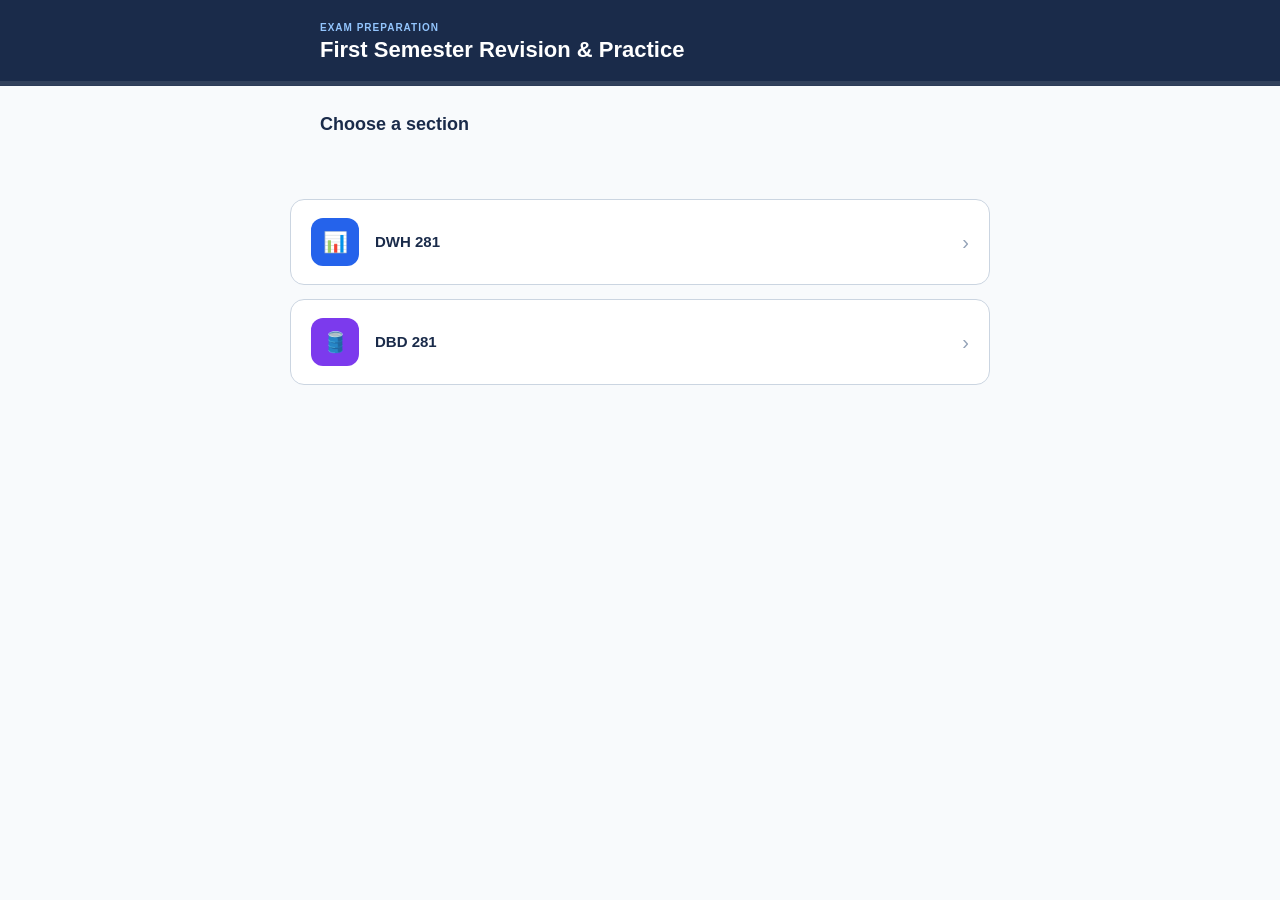
==== index.html @ 0a979915 "Add files via upload" ====
<!DOCTYPE html>
<html lang="en">
<head>
<meta charset="UTF-8">
<meta name="viewport" content="width=device-width, initial-scale=1.0">
<title>First Semester Examnation</title>
<style>
*{box-sizing:border-box;margin:0;padding:0}
body{font-family:-apple-system,BlinkMacSystemFont,'Segoe UI',sans-serif;background:#F8FAFC;color:#1E293B;min-height:100vh}
button{font-family:inherit}

/* HEADER */
.hdr{background:#1A2B4A;color:#fff}
.hdr-inner{max-width:680px;margin:0 auto;padding:22px 20px 16px}
.hdr-eye{font-size:10px;font-weight:700;letter-spacing:.1em;text-transform:uppercase;color:#93C5FD;margin-bottom:4px}
.hdr h1{font-size:22px;font-weight:700;margin-bottom:2px}
.hdr-sub{font-size:12px;color:#94A3B8}
.prog-track{background:rgba(255,255,255,.1);height:4px}
.prog-fill{height:4px;background:#3B82F6;transition:width .4s}
.stats-bar{border-top:1px solid rgba(255,255,255,.08)}
.stats-inner{max-width:680px;margin:0 auto;padding:10px 20px;display:flex;gap:20px;flex-wrap:wrap}
.stat{font-size:12px;color:#94A3B8;display:flex;align-items:center;gap:6px}
.stat b{font-weight:600;color:#E2E8F0}
.dot{width:7px;height:7px;border-radius:50%}

/* MAIN */
.main{max-width:680px;margin:0 auto;padding:28px 20px 60px}

/* HOME */
.home-title{font-size:18px;font-weight:700;color:#1A2B4A;margin-bottom:4px}
.home-sub{font-size:13px;color:#64748B;margin-bottom:24px}
.sec-cards{display:flex;flex-direction:column;gap:14px;width:min(700px, 90%); margin:0 auto;}
.sec-card{display:flex;align-items:center;gap:16px;padding:18px 20px;border-radius:14px;border:1.5px solid #CBD5E1;background:#fff;cursor:pointer;text-align:left;width:100%;transition:border-color .15s,box-shadow .15s}
.sec-card:hover{box-shadow:0 2px 14px rgba(37,99,235,.1)}
.sc-icon{width:48px;height:48px;border-radius:12px;color:#fff;font-size:20px;display:flex;align-items:center;justify-content:center;flex-shrink:0}
.sc-body{flex:1;min-width:0}
.sc-title{font-size:15px;font-weight:700;color:#1A2B4A;margin-bottom:2px}
.sc-desc{font-size:12px;color:#64748B;margin-bottom:8px}
.sc-bar-track{background:#E2E8F0;border-radius:4px;height:5px;overflow:hidden}
.sc-bar-fill{height:5px;border-radius:4px;transition:width .4s}
.sc-label{font-size:11px;color:#64748B;margin-top:4px}
.sc-arrow{font-size:20px;color:#94A3B8;flex-shrink:0}
.reset-wrap{text-align:center;margin-top:28px}
.btn-reset{padding:9px 22px;background:transparent;border:1.5px solid #CBD5E1;border-radius:8px;font-size:13px;color:#94A3B8;cursor:pointer}
.btn-reset:hover{border-color:#DC2626;color:#DC2626}

/* QUIZ NAV */
.quiz-nav{display:flex;align-items:center;gap:12px;margin-bottom:20px}
.btn-back{padding:7px 14px;background:transparent;border:1.5px solid #CBD5E1;border-radius:8px;font-size:13px;color:#64748B;cursor:pointer}
.btn-back:hover{border-color:#1A2B4A;color:#1A2B4A}
.qnav-title{font-size:15px;font-weight:700;color:#1A2B4A}
.qnav-count{margin-left:auto;font-size:13px;color:#64748B}
.qprog-track{background:#E2E8F0;border-radius:4px;height:4px;margin-bottom:20px;overflow:hidden}
.qprog-fill{height:4px;border-radius:4px;transition:width .3s}

/* QUESTION CARD */
.q-card{background:#fff;border:1.5px solid #CBD5E1;border-radius:14px;padding:24px 22px}
.q-card.correct{background:#F0FDF4;border-color:#86EFAC}
.q-card.wrong{background:#FEF2F2;border-color:#FCA5A5}
.q-card.partial{background:#FFFBEB;border-color:#FCD34D}
.q-num{font-size:11px;font-weight:700;letter-spacing:.08em;text-transform:uppercase;margin-bottom:8px}
.q-text{font-size:15px;font-weight:500;line-height:1.6;margin-bottom:20px;color:#1E293B}

/* OPTIONS */
.opts{display:flex;flex-direction:column;gap:8px}
.opt-btn{display:flex;align-items:flex-start;gap:12px;padding:11px 14px;border:1.5px solid #CBD5E1;border-radius:10px;background:#F8FAFC;cursor:pointer;text-align:left;font-size:14px;color:#1E293B;width:100%;transition:border-color .12s,background .12s}
.opt-btn:not(:disabled):hover{border-color:#3B82F6;background:#EEF4FF}
.opt-letter{width:26px;height:26px;min-width:26px;border-radius:50%;background:#CBD5E1;color:#64748B;font-size:12px;font-weight:700;display:flex;align-items:center;justify-content:center;transition:background .12s,color .12s}
.opt-btn:not(:disabled):hover .opt-letter{background:#3B82F6;color:#fff}
.opt-btn.selected{border-color:#2563EB;background:#EEF4FF}
.opt-btn.selected .opt-letter{background:#2563EB;color:#fff}
.opt-btn.opt-correct{border-color:#16A34A;background:#F0FDF4}
.opt-btn.opt-correct .opt-letter{background:#16A34A;color:#fff}
.opt-btn.opt-wrong{border-color:#DC2626;background:#FEF2F2}
.opt-btn.opt-wrong .opt-letter{background:#DC2626;color:#fff}

/* TF */
.tf-row{display:flex;gap:10px}
.tf-btn{flex:1;padding:13px;border:1.5px solid #CBD5E1;border-radius:10px;background:#F8FAFC;cursor:pointer;font-size:14px;font-weight:600;color:#1E293B;transition:all .12s}
.tf-btn:not(:disabled):hover{border-color:#3B82F6;background:#EEF4FF;color:#2563EB}
.tf-btn.selected{border-color:#2563EB;background:#EEF4FF;color:#2563EB}
.tf-btn.tf-correct{border-color:#16A34A;background:#F0FDF4;color:#16A34A}
.tf-btn.tf-wrong{border-color:#DC2626;background:#FEF2F2;color:#DC2626}

/* DRAG & DROP */
.dd-area{display:flex;gap:16px;flex-wrap:wrap}
.dd-bank-wrap{flex:1 1 160px;min-width:160px}
.dd-bank-label{font-size:10px;font-weight:700;letter-spacing:.08em;text-transform:uppercase;color:#64748B;margin-bottom:8px}
.dd-bank{min-height:40px;padding:4px;border-radius:8px;border:1.5px dashed #CBD5E1;display:flex;flex-direction:column;gap:6px;transition:background .15s,border-color .15s}
.dd-bank.dragover{background:#EEF4FF;border-color:#3B82F6}
.dd-zones{flex:2 1 240px;display:flex;flex-direction:column;gap:8px}
.dd-zone{border:1.5px dashed #CBD5E1;border-radius:8px;padding:8px 10px;min-height:48px;transition:background .15s,border-color .15s}
.dd-zone.dragover{background:#EEF4FF;border-color:#3B82F6}
.dd-zone-label{font-size:12px;font-weight:600;color:#1A2B4A;margin-bottom:4px;pointer-events:none}
.dd-items{display:flex;flex-direction:column;gap:4px}
.dd-item{padding:7px 11px;border-radius:7px;font-size:13px;background:#fff;border:1.5px solid #CBD5E1;color:#1E293B;cursor:grab;user-select:none;transition:opacity .15s}
.dd-item.dragging{opacity:.35}
.dd-item.item-correct{border-color:#16A34A;background:#F0FDF4;color:#16A34A;cursor:default}
.dd-item.item-wrong{border-color:#DC2626;background:#FEF2F2;color:#DC2626;cursor:default}

/* FEEDBACK */
.feedback{margin-top:14px;padding:11px 14px;border-radius:8px;font-size:13px;line-height:1.5}
.feedback.correct{background:#F0FDF4;border:1px solid #86EFAC;color:#14532D}
.feedback.wrong{background:#FEF2F2;border:1px solid #FCA5A5;color:#7F1D1D}
.feedback.partial{background:#FFFBEB;border:1px solid #FCD34D;color:#78350F}

/* FOOTER BUTTONS */
.q-footer{margin-top:16px;display:flex;gap:10px;flex-wrap:wrap}
.btn-check{padding:10px 22px;background:#1A2B4A;color:#fff;border:none;border-radius:8px;font-size:14px;font-weight:600;cursor:pointer}
.btn-check:disabled{background:#CBD5E1;color:#94A3B8;cursor:default}
.btn-next{padding:10px 22px;color:#fff;border:none;border-radius:8px;font-size:14px;font-weight:600;cursor:pointer}

/* QUIZ NAV ROW (prev/results) */
.nav-row{display:flex;justify-content:space-between;margin-top:14px}
.btn-prev{padding:8px 16px;background:transparent;border:1.5px solid #CBD5E1;border-radius:8px;font-size:13px;color:#64748B;cursor:pointer}
.btn-prev:disabled{color:#CBD5E1;cursor:default}
.btn-results{padding:8px 20px;color:#fff;border:none;border-radius:8px;font-size:13px;font-weight:600;cursor:pointer}

/* SECTION COMPLETE */
.complete-card{background:#fff;border:1.5px solid #CBD5E1;border-radius:14px;padding:40px 28px;text-align:center}
.score-ring{width:100px;height:100px;border-radius:50%;background:#EEF4FF;border:4px solid #2563EB;display:flex;flex-direction:column;align-items:center;justify-content:center;margin:0 auto 20px}
.score-num{font-size:28px;font-weight:700;color:#1A2B4A}
.score-pct{font-size:12px;color:#64748B}
.complete-title{font-size:20px;font-weight:700;color:#1A2B4A;margin-bottom:6px}
.complete-sub{font-size:14px;color:#64748B;margin-bottom:28px}
.stat-grid{display:grid;grid-template-columns:1fr 1fr 1fr;gap:10px;margin-bottom:28px}
.stat-box{background:#F8FAFC;border-radius:10px;padding:14px}
.stat-val{font-size:22px;font-weight:700}
.stat-lbl{font-size:12px;color:#64748B;margin-top:2px}
.complete-btns{display:flex;gap:10px;justify-content:center;flex-wrap:wrap}
.btn-retry{padding:11px 22px;background:transparent;border:1.5px solid #CBD5E1;border-radius:8px;font-size:14px;font-weight:600;cursor:pointer;color:#64748B}
.btn-home{padding:11px 22px;background:#1A2B4A;color:#fff;border:none;border-radius:8px;font-size:14px;font-weight:600;cursor:pointer}

/* VIEWS */
#quizView{display:none}

@media(max-width:560px){
  .dd-area{flex-direction:column}
  .stat-grid{grid-template-columns:1fr 1fr}
  .stats-inner{gap:12px}
}
</style>

<body>
<!-- HEADER -->
<div class="hdr">
  <div class="hdr-inner">
    <div class="hdr-eye">EXAM PREPARATION</div>
    <h1>First Semester Revision & Practice</h1>
  </div>
  <div class="prog-track"><div class="prog-fill" id="progBar" style="width:0%"></div></div>
  <div class="stats-bar">

  </div>
</div>

<div class="main">
  <!-- HOME -->
  <div id="homeView">
    <div class="home-title">Choose a section</div>
    <div class="sec-cards" id="secCards"></div>

  </div>

  <!-- QUIZ -->
  <div id="quizView">
    <div class="quiz-nav">
      <button class="btn-back" onclick="goHome()">← Back</button>
      <div class="qnav-title" id="qnavTitle"></div>
      <div class="qnav-count" id="qnavCount"></div>
    </div>
    <div class="qprog-track"><div class="qprog-fill" id="qprogFill" style="width:0%"></div></div>
    <div id="questionArea"></div>
    <div class="nav-row">
      <button class="btn-prev" id="btnPrev" onclick="prevQ()">← Previous</button>
      <button class="btn-results" id="btnResults" style="display:none" onclick="showComplete()">See results →</button>
    </div>
  </div>
</div>

<div class="sec-cards" id="secCards">

  <button class="sec-card"
          onclick="window.location.href='DHW281.html'"    
          style="border-color: rgb(203, 213, 225); background: rgb(255, 255, 255);">
    <div class="sc-icon" style="background:#2563EB">📊</div>
    <div class="sc-body">
      <div class="sc-title">DWH 281</div>
    </div>
    <div class="sc-arrow">›</div>
  </button>

  <button class="sec-card"
          onclick="window.location.href='DBD281.html'"
          style="border-color: rgb(203, 213, 225); background: rgb(255, 255, 255);">
    <div class="sc-icon" style="background:#7C3AED">🛢️</div>
    <div class="sc-body">
      <div class="sc-title">DBD 281</div>
    </div>
    <div class="sc-arrow">›</div>
  </button>

</div>
</body>
</html>
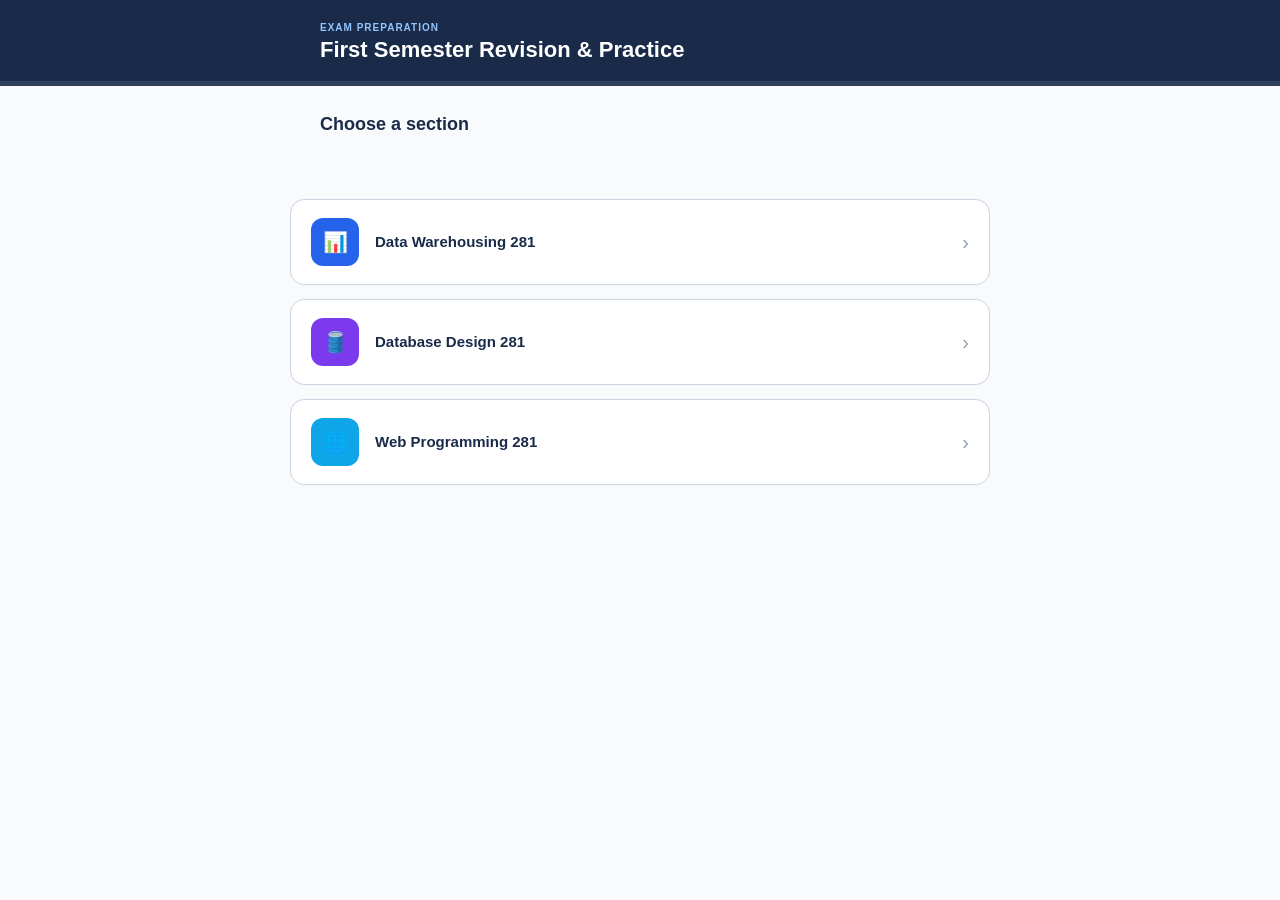
==== commit 0100e31a: "Update index.html" ====
--- a/index.html
+++ b/index.html
@@ -3,7 +3,8 @@
 <head>
 <meta charset="UTF-8">
 <meta name="viewport" content="width=device-width, initial-scale=1.0">
-<title>First Semester Examnation</title>
+<title>BC Examnation Prep</title>
+<link rel="icon" href="icon.png" type="image/png">
 <style>
 *{box-sizing:border-box;margin:0;padding:0}
 body{font-family:-apple-system,BlinkMacSystemFont,'Segoe UI',sans-serif;background:#F8FAFC;color:#1E293B;min-height:100vh}
@@ -185,7 +186,7 @@
           style="border-color: rgb(203, 213, 225); background: rgb(255, 255, 255);">
     <div class="sc-icon" style="background:#2563EB">📊</div>
     <div class="sc-body">
-      <div class="sc-title">DWH 281</div>
+      <div class="sc-title">Data Warehousing 281</div>
     </div>
     <div class="sc-arrow">›</div>
   </button>
@@ -195,11 +196,21 @@
           style="border-color: rgb(203, 213, 225); background: rgb(255, 255, 255);">
     <div class="sc-icon" style="background:#7C3AED">🛢️</div>
     <div class="sc-body">
-      <div class="sc-title">DBD 281</div>
+      <div class="sc-title">Database Design 281</div>
     </div>
     <div class="sc-arrow">›</div>
   </button>
 
+  <button class="sec-card"
+          onclick="window.location.href='WPR281.html'"
+          style="border-color: rgb(203, 213, 225); background: rgb(255, 255, 255);">
+    <div class="sc-icon" style="background:#0EA5E9">🌐</div>
+    <div class="sc-body">
+      <div class="sc-title">Web Programming 281</div>
+    </div>
+    <div class="sc-arrow">›</div>
+  </button>
+
 </div>
 </body>
-</html>+</html>
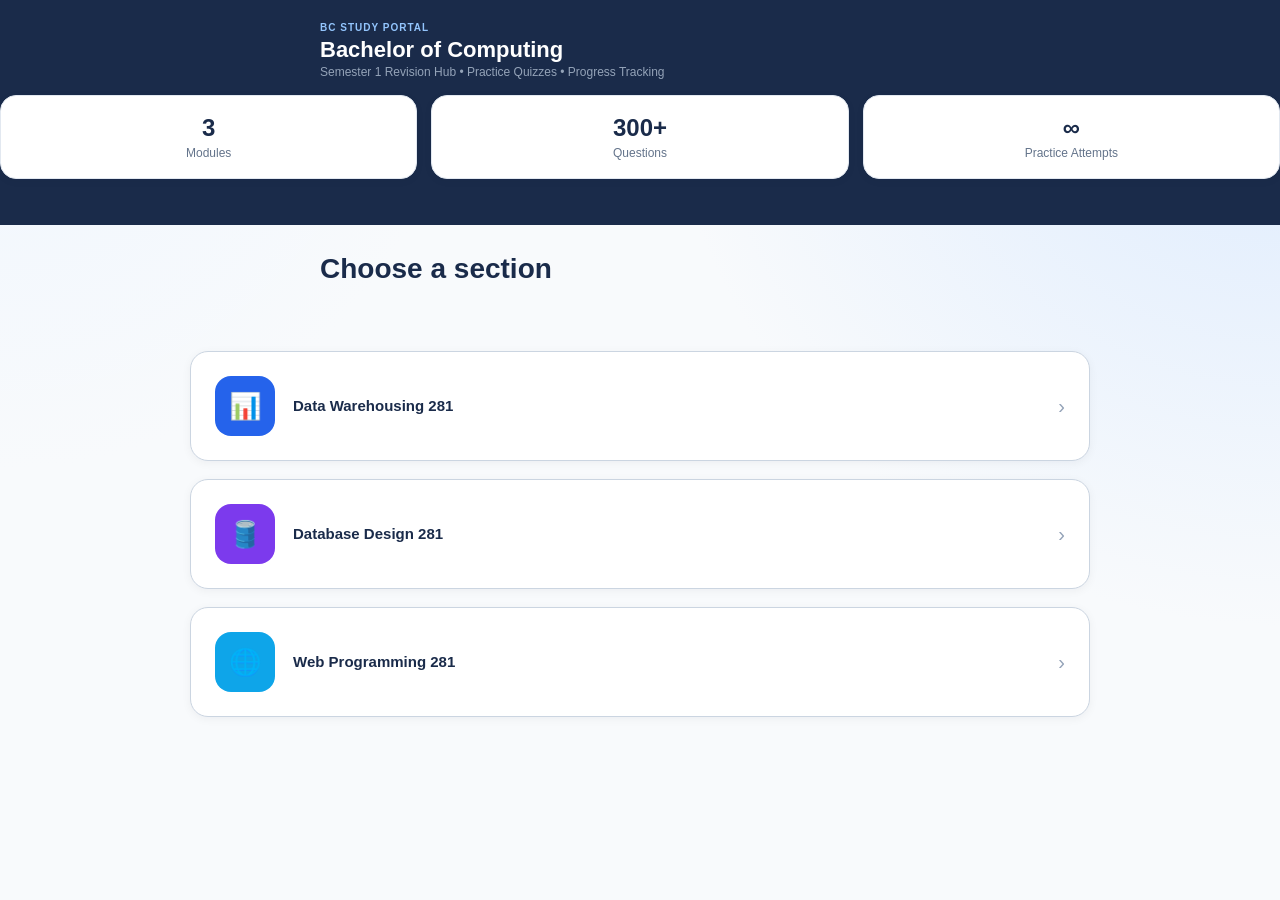
==== commit 99b6d989: "Update index.html" ====
--- a/index.html
+++ b/index.html
@@ -3,15 +3,23 @@
 <head>
 <meta charset="UTF-8">
 <meta name="viewport" content="width=device-width, initial-scale=1.0">
-<title>BC Examnation Prep</title>
+<title>BC Prep</title>
 <link rel="icon" href="icon.png" type="image/png">
 <style>
 *{box-sizing:border-box;margin:0;padding:0}
-body{font-family:-apple-system,BlinkMacSystemFont,'Segoe UI',sans-serif;background:#F8FAFC;color:#1E293B;min-height:100vh}
+body{
+font-family:-apple-system,BlinkMacSystemFont,'Segoe UI',sans-serif;
+background:
+radial-gradient(circle at top right,#DBEAFE 0%,transparent 40%),
+radial-gradient(circle at top left,#EFF6FF 0%,transparent 30%),
+#F8FAFC;
+color:#1E293B;
+min-height:100vh
+}
 button{font-family:inherit}
 
 /* HEADER */
-.hdr{background:#1A2B4A;color:#fff}
+.hdr{background:#1A2B4A;color:#fff; height: 25vh;}
 .hdr-inner{max-width:680px;margin:0 auto;padding:22px 20px 16px}
 .hdr-eye{font-size:10px;font-weight:700;letter-spacing:.1em;text-transform:uppercase;color:#93C5FD;margin-bottom:4px}
 .hdr h1{font-size:22px;font-weight:700;margin-bottom:2px}
@@ -30,10 +38,98 @@
 /* HOME */
 .home-title{font-size:18px;font-weight:700;color:#1A2B4A;margin-bottom:4px}
 .home-sub{font-size:13px;color:#64748B;margin-bottom:24px}
-.sec-cards{display:flex;flex-direction:column;gap:14px;width:min(700px, 90%); margin:0 auto;}
-.sec-card{display:flex;align-items:center;gap:16px;padding:18px 20px;border-radius:14px;border:1.5px solid #CBD5E1;background:#fff;cursor:pointer;text-align:left;width:100%;transition:border-color .15s,box-shadow .15s}
+.sec-cards{
+display:flex;
+flex-direction:column;
+gap:18px;
+width:min(900px,100%);
+margin:0 auto;
+}
+.sec-card{
+display:flex;
+align-items:center;
+gap:18px;
+padding:24px;
+border-radius:18px;
+border:1px solid #E2E8F0;
+background:#fff;
+cursor:pointer;
+text-align:left;
+width:100%;
+transition:all .2s ease;
+box-shadow:0 2px 10px rgba(15,23,42,.05);
+}
+
+.sec-card:hover{
+transform:translateY(-3px);
+border-color:#2563EB;
+box-shadow:0 12px 24px rgba(37,99,235,.12);
+}
 .sec-card:hover{box-shadow:0 2px 14px rgba(37,99,235,.1)}
-.sc-icon{width:48px;height:48px;border-radius:12px;color:#fff;font-size:20px;display:flex;align-items:center;justify-content:center;flex-shrink:0}
+.sc-icon{
+width:60px;
+height:60px;
+border-radius:16px;
+color:#fff;
+font-size:26px;
+display:flex;
+align-items:center;
+justify-content:center;
+flex-shrink:0;
+}
+.dashboard{
+display:grid;
+grid-template-columns:repeat(3,1fr);
+gap:14px;
+margin-bottom:30px;
+}
+
+.dash-card{
+background:#fff;
+border:1px solid #E2E8F0;
+border-radius:16px;
+padding:18px;
+text-align:center;
+box-shadow:0 2px 10px rgba(15,23,42,.04);
+}
+
+.dash-number{
+font-size:24px;
+font-weight:700;
+color:#1A2B4A;
+}
+
+.dash-label{
+font-size:12px;
+color:#64748B;
+margin-top:4px;
+}
+
+.home-title{
+font-size:28px;
+font-weight:700;
+color:#1A2B4A;
+margin-bottom:6px;
+}
+
+.home-sub{
+font-size:14px;
+color:#64748B;
+margin-bottom:20px;
+}
+
+.sc-title{
+font-size:17px;
+font-weight:700;
+color:#1A2B4A;
+margin-bottom:6px;
+}
+
+.sc-desc{
+font-size:13px;
+line-height:1.5;
+color:#64748B;
+}
 .sc-body{flex:1;min-width:0}
 .sc-title{font-size:15px;font-weight:700;color:#1A2B4A;margin-bottom:2px}
 .sc-desc{font-size:12px;color:#64748B;margin-bottom:8px}
@@ -146,11 +242,31 @@
 <!-- HEADER -->
 <div class="hdr">
   <div class="hdr-inner">
-    <div class="hdr-eye">EXAM PREPARATION</div>
-    <h1>First Semester Revision & Practice</h1>
+    <div class="hdr-eye">BC STUDY PORTAL</div>
+    <h1>Bachelor of Computing</h1>
+    <div class="hdr-sub">
+      Semester 1 Revision Hub • Practice Quizzes • Progress Tracking
+    </div>
   </div>
-  <div class="prog-track"><div class="prog-fill" id="progBar" style="width:0%"></div></div>
-  <div class="stats-bar">
+
+  <div class="dashboard">
+    <div class="dash-card">
+        <div class="dash-number">3</div>
+        <div class="dash-label">Modules</div>
+    </div>
+
+    <div class="dash-card">
+        <div class="dash-number">300+</div>
+        <div class="dash-label">Questions</div>
+    </div>
+
+    <div class="dash-card">
+        <div class="dash-number">∞</div>
+        <div class="dash-label">Practice Attempts</div>
+    </div>
+   </div>
+
+
 
   </div>
 </div>
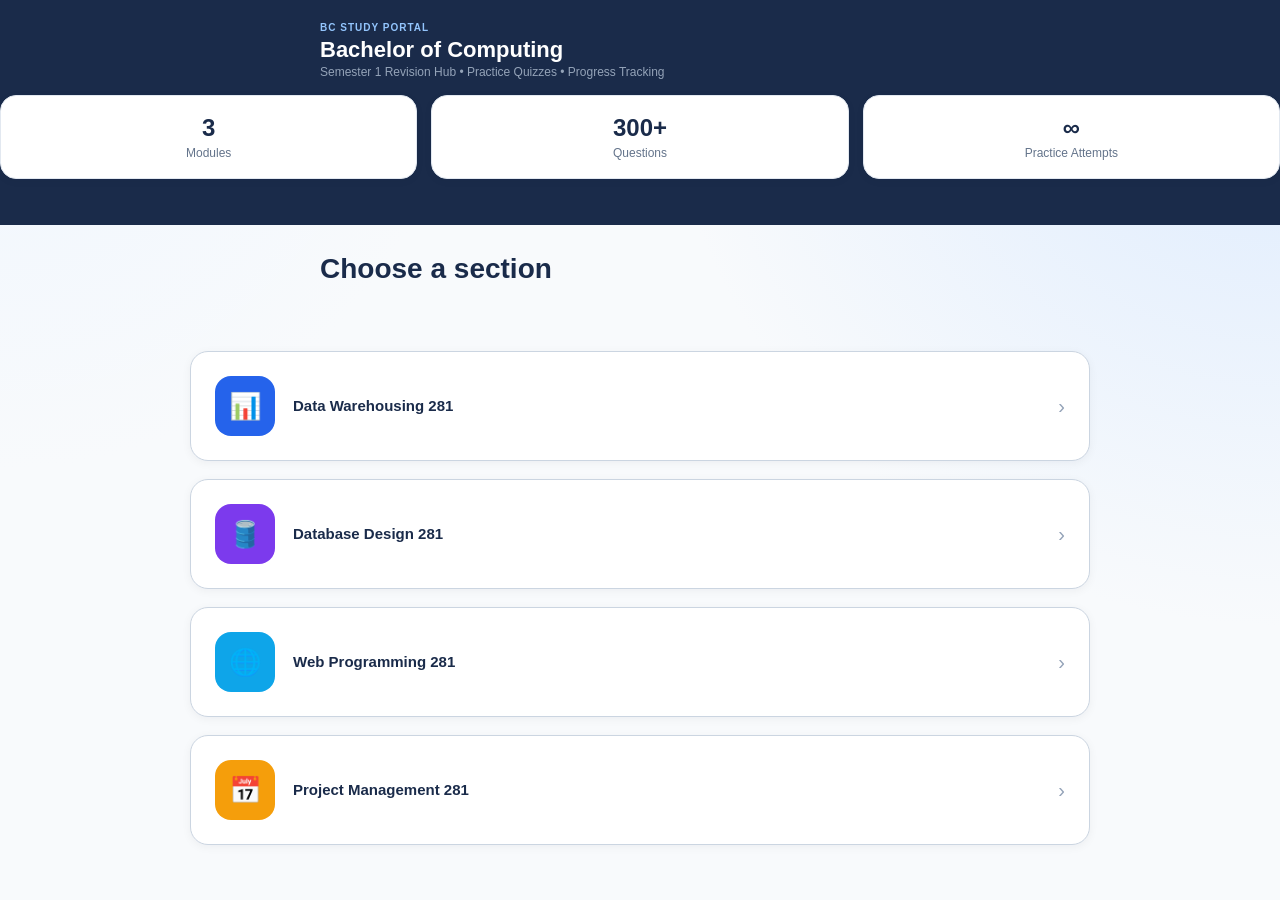
==== commit b2274f58: "Update index.html" ====
--- a/index.html
+++ b/index.html
@@ -327,6 +327,16 @@
     <div class="sc-arrow">›</div>
   </button>
 
+  <button class="sec-card"
+          onclick="window.location.href='PMM281.html'"
+          style="border-color: rgb(203, 213, 225); background: rgb(255, 255, 255);">
+    <div class="sc-icon" style="background:#F59E0B">📅</div>
+    <div class="sc-body">
+      <div class="sc-title">Project Management 281</div>
+    </div>
+    <div class="sc-arrow">›</div>
+  </button>
+
 </div>
 </body>
 </html>
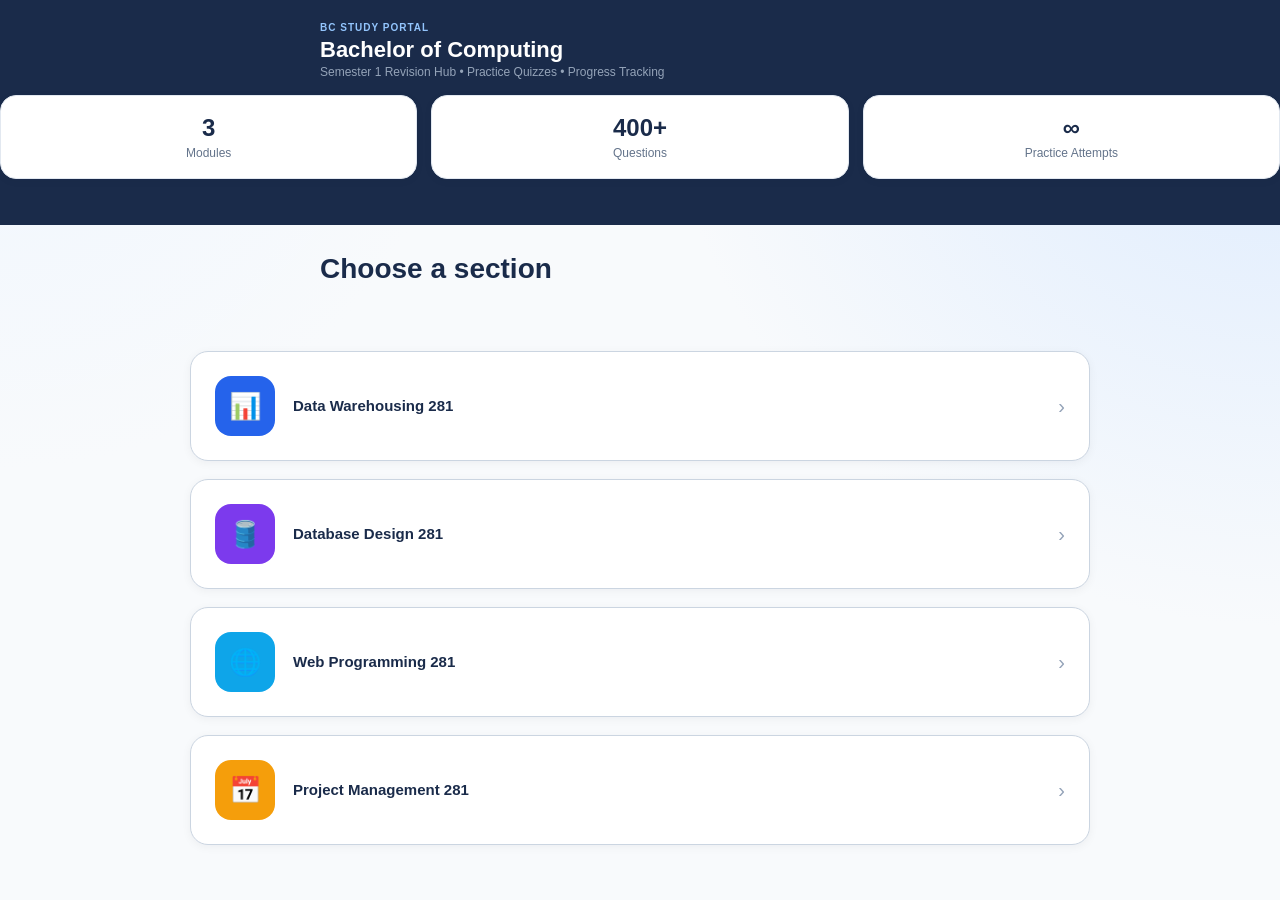
==== commit 0cd053f3: "Update index.html" ====
--- a/index.html
+++ b/index.html
@@ -256,7 +256,7 @@
     </div>
 
     <div class="dash-card">
-        <div class="dash-number">300+</div>
+        <div class="dash-number">400+</div>
         <div class="dash-label">Questions</div>
     </div>
 
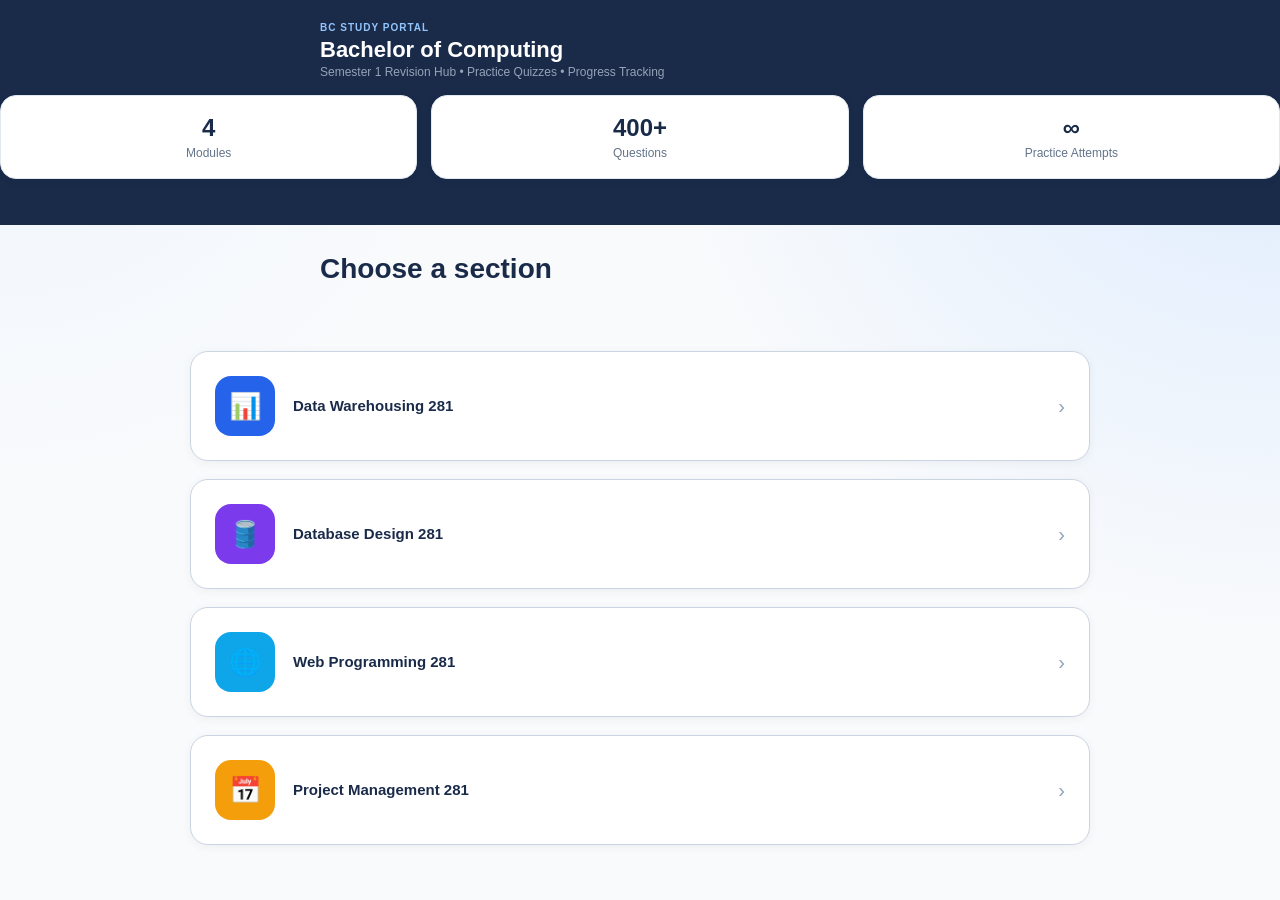
==== commit deb5ada7: "Update index.html" ====
--- a/index.html
+++ b/index.html
@@ -251,7 +251,7 @@
 
   <div class="dashboard">
     <div class="dash-card">
-        <div class="dash-number">3</div>
+        <div class="dash-number">4</div>
         <div class="dash-label">Modules</div>
     </div>
 
